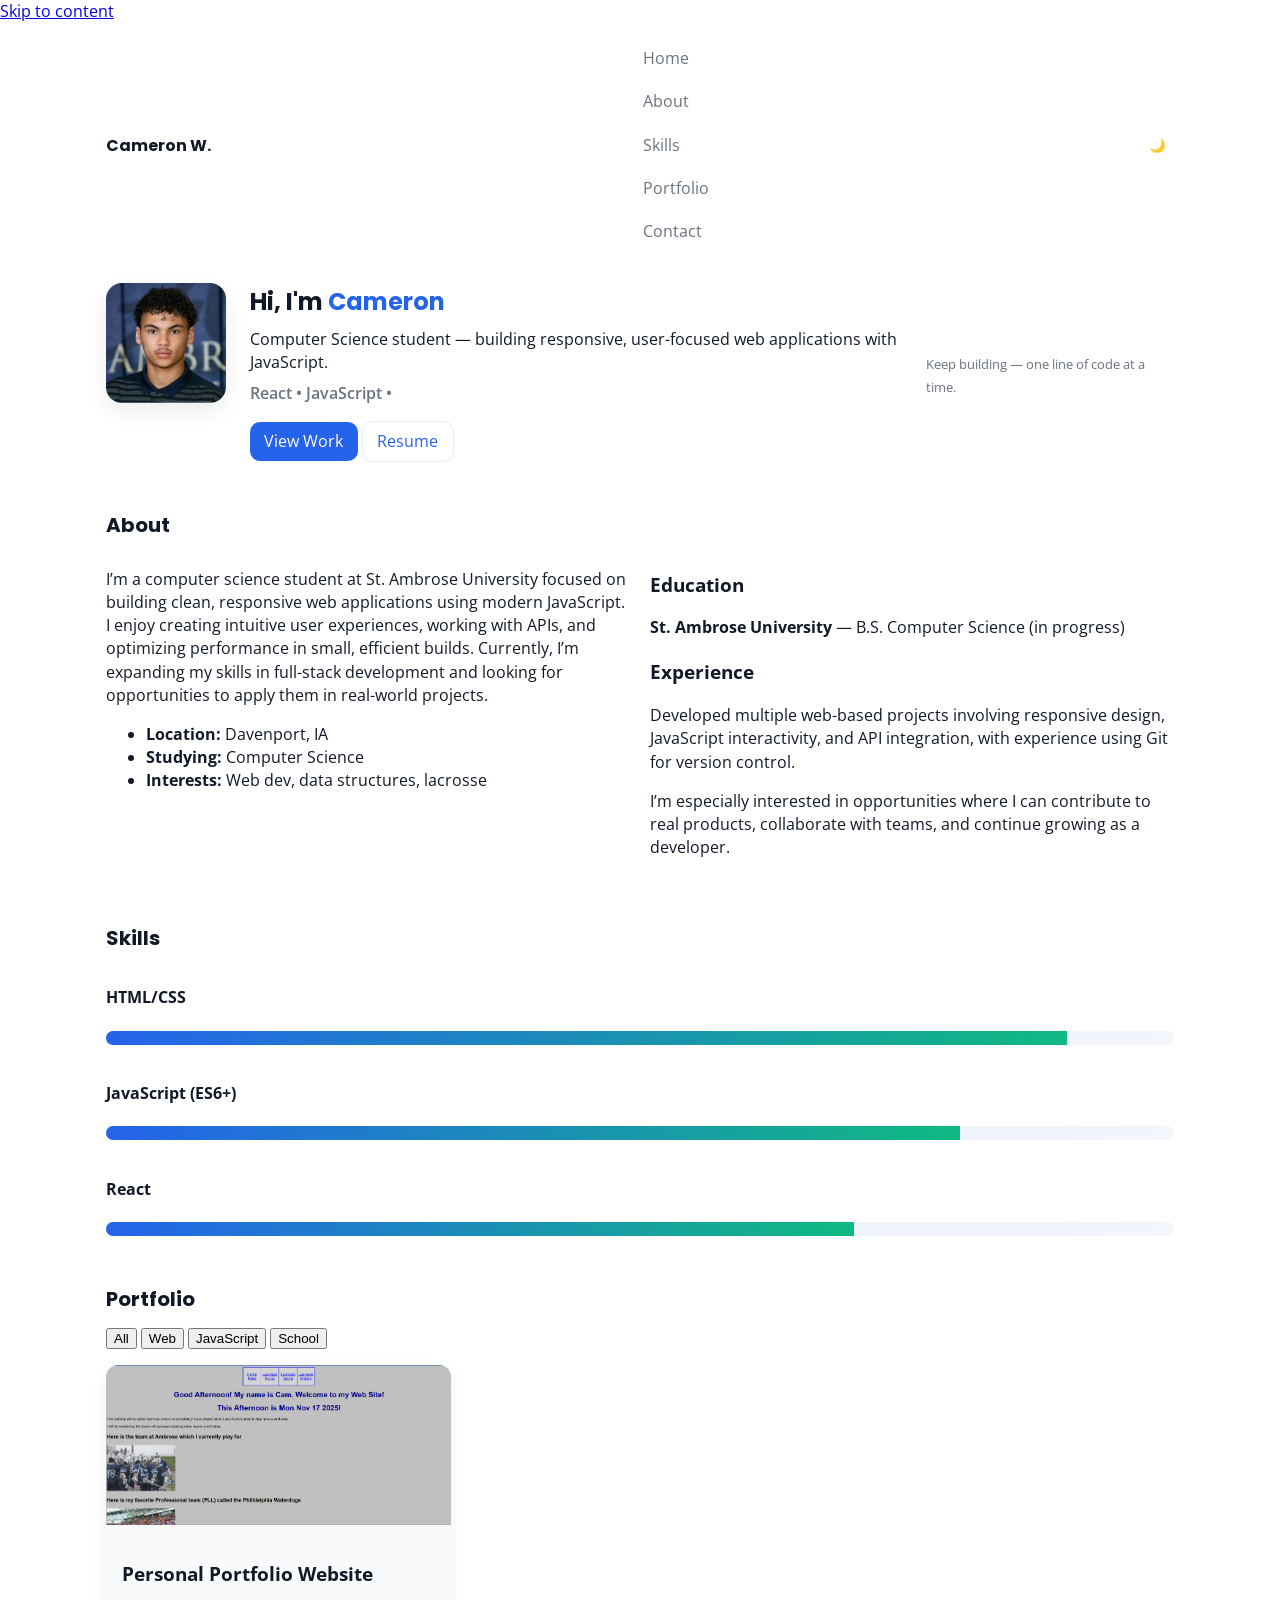
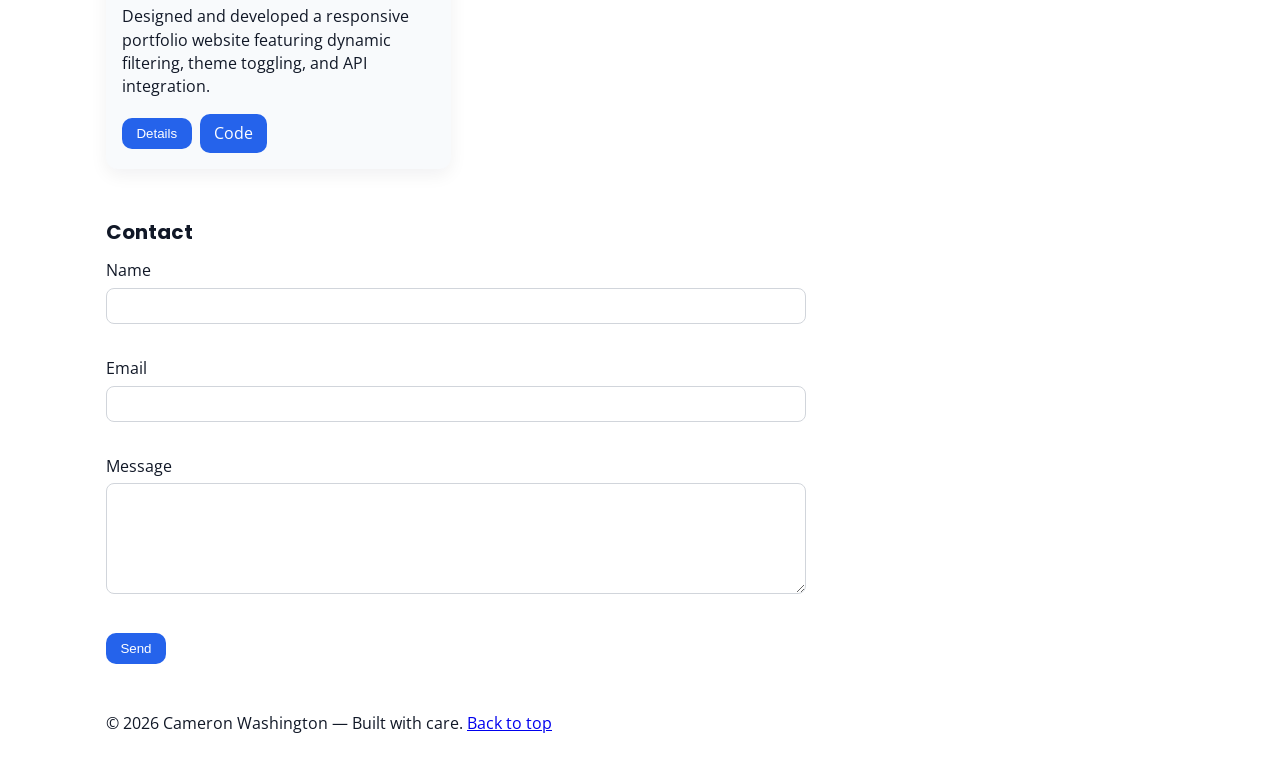
==== index.html @ 88bbe013 "Updated website layout and fixed buttons" ====
<!doctype html>
<html lang="en">
<head>
  <meta charset="utf-8" />
  <meta name="viewport" content="width=device-width,initial-scale=1" />
  <title>Cameron Washington — Portfolio</title>
  <meta name="description" content="Personal portfolio — projects, skills, contact.">
  <link rel="preconnect" href="https://fonts.googleapis.com">
  <link href="https://fonts.googleapis.com/css2?family=Inter:wght@300;400;600&family=Poppins:wght@600;700&family=Open+Sans:wght@400;600&display=swap" rel="stylesheet">
  <link rel="stylesheet" href="css/style.css">
  <link rel="stylesheet" href="css/animations.css">
  <link rel="stylesheet" href="css/responsive.css">
</head>
<body class="theme--light">
  <a class="skip-link" href="#main">Skip to content</a>

  <header class="site-header">
    <nav class="nav container" aria-label="Main navigation">
      <a href="#hero" class="nav__brand">Cameron W.</a>
      <button id="nav-toggle" class="nav__toggle" aria-expanded="false" aria-controls="nav-list">Menu</button>
      <ul id="nav-list" class="nav__list">
        <li class="nav__item"><a href="#hero" class="nav__link">Home</a></li>
        <li class="nav__item"><a href="#about" class="nav__link">About</a></li>
        <li class="nav__item"><a href="#skills" class="nav__link">Skills</a></li>
        <li class="nav__item"><a href="#portfolio" class="nav__link">Portfolio</a></li>
        <li class="nav__item"><a href="#contact" class="nav__link">Contact</a></li>
      </ul>
      <div class="nav__controls">
        <button id="theme-toggle" class="btn btn--ghost" aria-pressed="false" title="Toggle dark mode">🌙</button>
      </div>
    </nav>
  </header>

  <main id="main">
    <section id="hero" class="hero container">
      <div class="hero__content">
        <img src="images/profile.jpg" alt="Profile photo of Cameron" class="hero__avatar">
        <div>
          <h1 class="hero__title">Hi, I'm <span class="accent">Cameron</span></h1>
          <p class="hero__subtitle">Computer Science student — building responsive, user-focused web applications with JavaScript.</p>
          <p class="typing" aria-live="polite" id="typing-text"></p>
          <div class="hero__cta">
            <a href="#portfolio" class="btn">View Work</a>
            <a href="assets/resume.pdf" class="btn btn--outline" download>Resume</a>
          </div>
        </div>
      </div>
    </section>

    <section id="about" class="about container">
      <h2 class="section-title">About</h2>
      <div class="about__grid">
        <div>
          <p>I’m a computer science student at St. Ambrose University focused on building clean, responsive web applications using modern JavaScript. I enjoy creating intuitive user experiences, working with APIs, and optimizing performance in small, efficient builds. Currently, I’m expanding my skills in full-stack development and looking for opportunities to apply them in real-world projects.</p>
          <ul class="about__facts">
            <li><strong>Location:</strong> Davenport, IA</li>
            <li><strong>Studying:</strong> Computer Science</li>
            <li><strong>Interests:</strong> Web dev, data structures, lacrosse</li>
          </ul>
        </div>
        <div aria-hidden="true">
          <h3>Education</h3>
          <p><strong>St. Ambrose University</strong> — B.S. Computer Science (in progress)</p>
          <h3>Experience</h3>
          <p>Developed multiple web-based projects involving responsive design, JavaScript interactivity, and API integration, with experience using Git for version control.</p>
          <p>I’m especially interested in opportunities where I can contribute to real products, collaborate with teams, and continue growing as a developer.</p>
        </div>
      </div>
    </section>

    <section id="skills" class="skills container">
      <h2 class="section-title">Skills</h2>
      <div class="skills__list">
        <div class="skill">
          <h4>HTML/CSS</h4>
          <div class="progress" data-value="90" aria-hidden="true"><span class="progress__bar"></span></div>
        </div>
        <div class="skill">
          <h4>JavaScript (ES6+)</h4>
          <div class="progress" data-value="80"><span class="progress__bar"></span></div>
        </div>
        <div class="skill">
          <h4>React</h4>
          <div class="progress" data-value="70"><span class="progress__bar"></span></div>
        </div>
      </div>
    </section>

    <section id="portfolio" class="portfolio container">
      <h2 class="section-title">Portfolio</h2>

      <div class="portfolio__filters" role="tablist" aria-label="Filter projects">
        <button class="filter-btn active" data-filter="all" role="tab" aria-selected="true">All</button>
        <button class="filter-btn" data-filter="web" role="tab">Web</button>
        <button class="filter-btn" data-filter="js" role="tab">JavaScript</button>
        <button class="filter-btn" data-filter="school" role="tab">School</button>
      </div>

      <div class="portfolio__grid" id="projects">
        <article class="card project" data-tags="web js" tabindex="0">
          <img src="images/portfolio/project-1.jpg" alt="Project 1 screenshot" class="card__media">
          <div class="card__body">
            <h3 class="card__title">Personal Portfolio Website</h3>
            <p class="card__text">Designed and developed a responsive portfolio website featuring dynamic filtering, theme toggling, and API integration.</p>
            <div class="card__actions">
              <button class="btn btn--sm js-open-modal" data-title="Personal Portfolio Website" data-desc="Built a fully responsive portfolio using HTML, CSS, and JavaScript. Features include a dark/light mode toggle with localStorage, animated typing effect, project filtering system, and a contact form with real-time validation. Integrated a REST API to dynamically display content and implemented accessible UI patterns throughout.">Details</button>
              <a href="https://github.com/cam-washington" class="btn btn--link" target="_blank" rel="noopener noreferrer">Code</a>
            </div>
          </div>
        </article>
      </div>
    </section>

    <div id="modal" class="modal" role="dialog" aria-modal="true" aria-hidden="true">
      <div class="modal__panel" role="document">
        <button class="modal__close" aria-label="Close modal">✕</button>
        <h3 id="modal-title"></h3>
        <p id="modal-desc"></p>
      </div>
    </div>

    <section id="contact" class="contact container">
      <h2 class="section-title">Contact</h2>
      <form id="contact-form" class="form" novalidate>
        <label class="form__row">
          <span class="form__label">Name</span>
          <input id="name" name="name" type="text" required minlength="2" class="form__control" />
          <small class="form__error" id="name-error" aria-live="polite"></small>
        </label>

        <label class="form__row">
          <span class="form__label">Email</span>
          <input id="email" name="email" type="email" required class="form__control" />
          <small class="form__error" id="email-error" aria-live="polite"></small>
        </label>

        <label class="form__row">
          <span class="form__label">Message</span>
          <textarea id="message" name="message" required minlength="10" rows="6" class="form__control"></textarea>
          <small class="form__error" id="message-error" aria-live="polite"></small>
        </label>

        <div class="form__actions">
          <button type="submit" class="btn">Send</button>
          <div id="form-status" role="status" aria-live="polite"></div>
        </div>
      </form>
    </section>
  </main>

  <footer class="site-footer container">
    <p>© <span id="year"></span> Cameron Washington — Built with care. <a href="#hero">Back to top</a></p>
  </footer>

  <button id="back-to-top" class="back-to-top" aria-label="Back to top">↑</button>

  <script src="js/main.js"></script>
  <script type="module" src="js/portfolio-filter.js"></script>
  <script type="module" src="js/api.js"></script>
</body>
</html>
---- css/style.css ----
/* style.css — BEM naming */
/* Variables */
:root{
  --primary: #2563eb;
  --secondary: #10b981;
  --accent: #f59e0b;
  --bg: #ffffff;
  --muted: #6b7280;
  --text: #111827;
  --card: #f8fafc;
  --radius: 12px;
  --container: 1100px;
  --transition: 240ms cubic-bezier(.2,.9,.3,1);
  --focus: 3px solid rgba(37,99,235,.12);
}

.theme--dark{
  --bg: #0f1724;
  --card: #0b1220;
  --text: #e6eef8;
  --muted: #9aa6b2;
}

/* Global reset & layout */
*{box-sizing:border-box}
html,body{height:100%}
body{
  margin:0;
  font-family: "Open Sans", system-ui, -apple-system, "Segoe UI", Roboto, "Helvetica Neue", Arial;
  color:var(--text);
  background:var(--bg);
  -webkit-font-smoothing:antialiased;
  -moz-osx-font-smoothing:grayscale;
  line-height:1.45;
  transition: background var(--transition), color var(--transition);
}

/* container */
.container{max-width:var(--container);margin:0 auto;padding:1.5rem}

/* header & nav */
.site-header{position:sticky;top:0;z-index:40;background:linear-gradient(180deg,rgba(255,255,255,.6),transparent);backdrop-filter: blur(4px);}
.theme--dark .site-header{background:linear-gradient(180deg,rgba(15,23,36,.75),transparent);}
.nav{display:flex;align-items:center;gap:1rem;justify-content:space-between;padding:.6rem 0}
.nav__brand{font-weight:700;font-family:Poppins,Inter;border-radius:6px;text-decoration:none;color:var(--text)}
.nav__list{display:flex;gap:.25rem;list-style:none;margin:0;padding:0}
.nav__link{display:inline-block;padding:.5rem .75rem;border-radius:6px;text-decoration:none;color:var(--muted)}
.nav__link:focus,.nav__link:hover{color:var(--text);background:var(--card)}
.nav__toggle{display:none}

/* hero */
.hero{padding:3rem 0;display:flex;align-items:center}
.hero__content{display:flex;gap:1.5rem;align-items:center}
.hero__avatar{width:120px;height:120px;border-radius:16px;object-fit:cover;box-shadow:0 8px 20px rgba(16,24,40,.08)}
.hero__title{font-family:Poppins,Inter;font-weight:700;margin:.1rem 0 0}
.hero__subtitle{margin:.5rem 0}
.accent{color:var(--primary)}

/* buttons */
.btn{display:inline-block;padding:.5rem .9rem;border-radius:10px;background:var(--primary);color:white;text-decoration:none;border:0;cursor:pointer;transition:transform .12s}
.btn:active{transform:translateY(1px)}
.btn--outline{background:transparent;border:1px solid rgba(37,99,235,.12);color:var(--primary)}
.btn--ghost{background:transparent;border:0;padding:.25rem .5rem}

/* sections */
.section-title{font-family:Poppins;font-size:1.25rem;margin-bottom:.75rem}
.about__grid{display:grid;gap:1.25rem;grid-template-columns:1fr 1fr}
.skills__list{display:flex;flex-direction:column;gap:1rem}
.progress{background:linear-gradient(90deg,#e6edf8,#f3f6fb);border-radius:8px;overflow:hidden;height:14px}
.progress__bar{display:block;height:100%;width:0%;background:linear-gradient(90deg,var(--primary),var(--secondary));transition:width 900ms ease}

/* portfolio */
.portfolio__grid{display:grid;grid-template-columns:repeat(3,1fr);gap:1rem;margin-top:1rem}
.card{background:var(--card);border-radius:12px;overflow:hidden;box-shadow:0 6px 18px rgba(16,24,40,.06)}
.card__media{width:100%;height:160px;object-fit:cover;display:block}
.card__body{padding:1rem}
.card__actions{display:flex;gap:.5rem;align-items:center}

/* contact form */
.form{max-width:700px}
.form__row{display:block;margin-bottom:.75rem}
.form__label{display:block;margin-bottom:.35rem}
.form__control{width:100%;padding:.6rem;border-radius:8px;border:1px solid #d1d5db;background:transparent;color:inherit}
.form__error{color:#b91c1c;font-size:.85rem;height:1.05rem;display:block;margin-top:.25rem}

/* modal */
.modal{position:fixed;inset:0;display:flex;align-items:center;justify-content:center;padding:1.5rem;background:rgba(2,6,23,.5);opacity:0;pointer-events:none;transition:opacity var(--transition)}
.modal[aria-hidden="false"]{opacity:1;pointer-events:auto}
.modal__panel{background:var(--bg);border-radius:12px;padding:1.25rem;max-width:720px;width:100%;box-shadow:0 20px 60px rgba(2,6,23,.5)}
.modal__close{position:absolute;right:1.5rem;top:1rem;background:transparent;border:0;font-size:1.15rem}

/* back to top */
.back-to-top{position:fixed;right:1rem;bottom:1rem;border-radius:50%;width:46px;height:46px;border:0;display:none;align-items:center;justify-content:center;box-shadow:0 8px 30px rgba(2,6,23,.12)}

.show{display:flex}

/* utility */
.text-muted{color:var(--muted)}

/* accessibility focus */
a:focus,button:focus,input:focus,textarea:focus{outline:none;box-shadow:var(--focus)}

/* small screens handled in responsive.css */
---- css/animations.css ----
/* Simple typing animation & fades */
.typing{font-weight:600;min-height:1.2rem;margin-top:.5rem;color:var(--muted)}
@keyframes float {
  from { transform: translateY(0) }
  50% { transform: translateY(-6px) }
  to { transform: translateY(0) }
}
.hero__avatar{animation:float 6s ease-in-out infinite}

/* slight hover scale */
.card:hover{transform:translateY(-6px);transition:transform 200ms ease}
---- css/responsive.css ----
/* mobile-first adjustments */
.nav__list{display:none;flex-direction:column;gap:.25rem;background:transparent;position:absolute;right:1rem;top:64px;padding:1rem;border-radius:8px}
.nav__toggle{display:inline-flex}
.nav__toggle[aria-expanded="true"] + #nav-list{display:flex}

.hero__content{flex-direction:column;align-items:flex-start}
.about__grid{grid-template-columns:1fr}
.portfolio__grid{grid-template-columns:repeat(1,1fr)}
.container{padding:1rem}

/* medium screens */
@media(min-width:768px){
  .nav__list{position:static;display:flex;background:transparent;padding:0}
  .nav__toggle{display:none}
  .hero__content{flex-direction:row}
  .portfolio__grid{grid-template-columns:repeat(2,1fr)}
}

/* large screens */
@media(min-width:1100px){
  .portfolio__grid{grid-template-columns:repeat(3,1fr)}
  .about__grid{grid-template-columns:1fr 1fr}
}
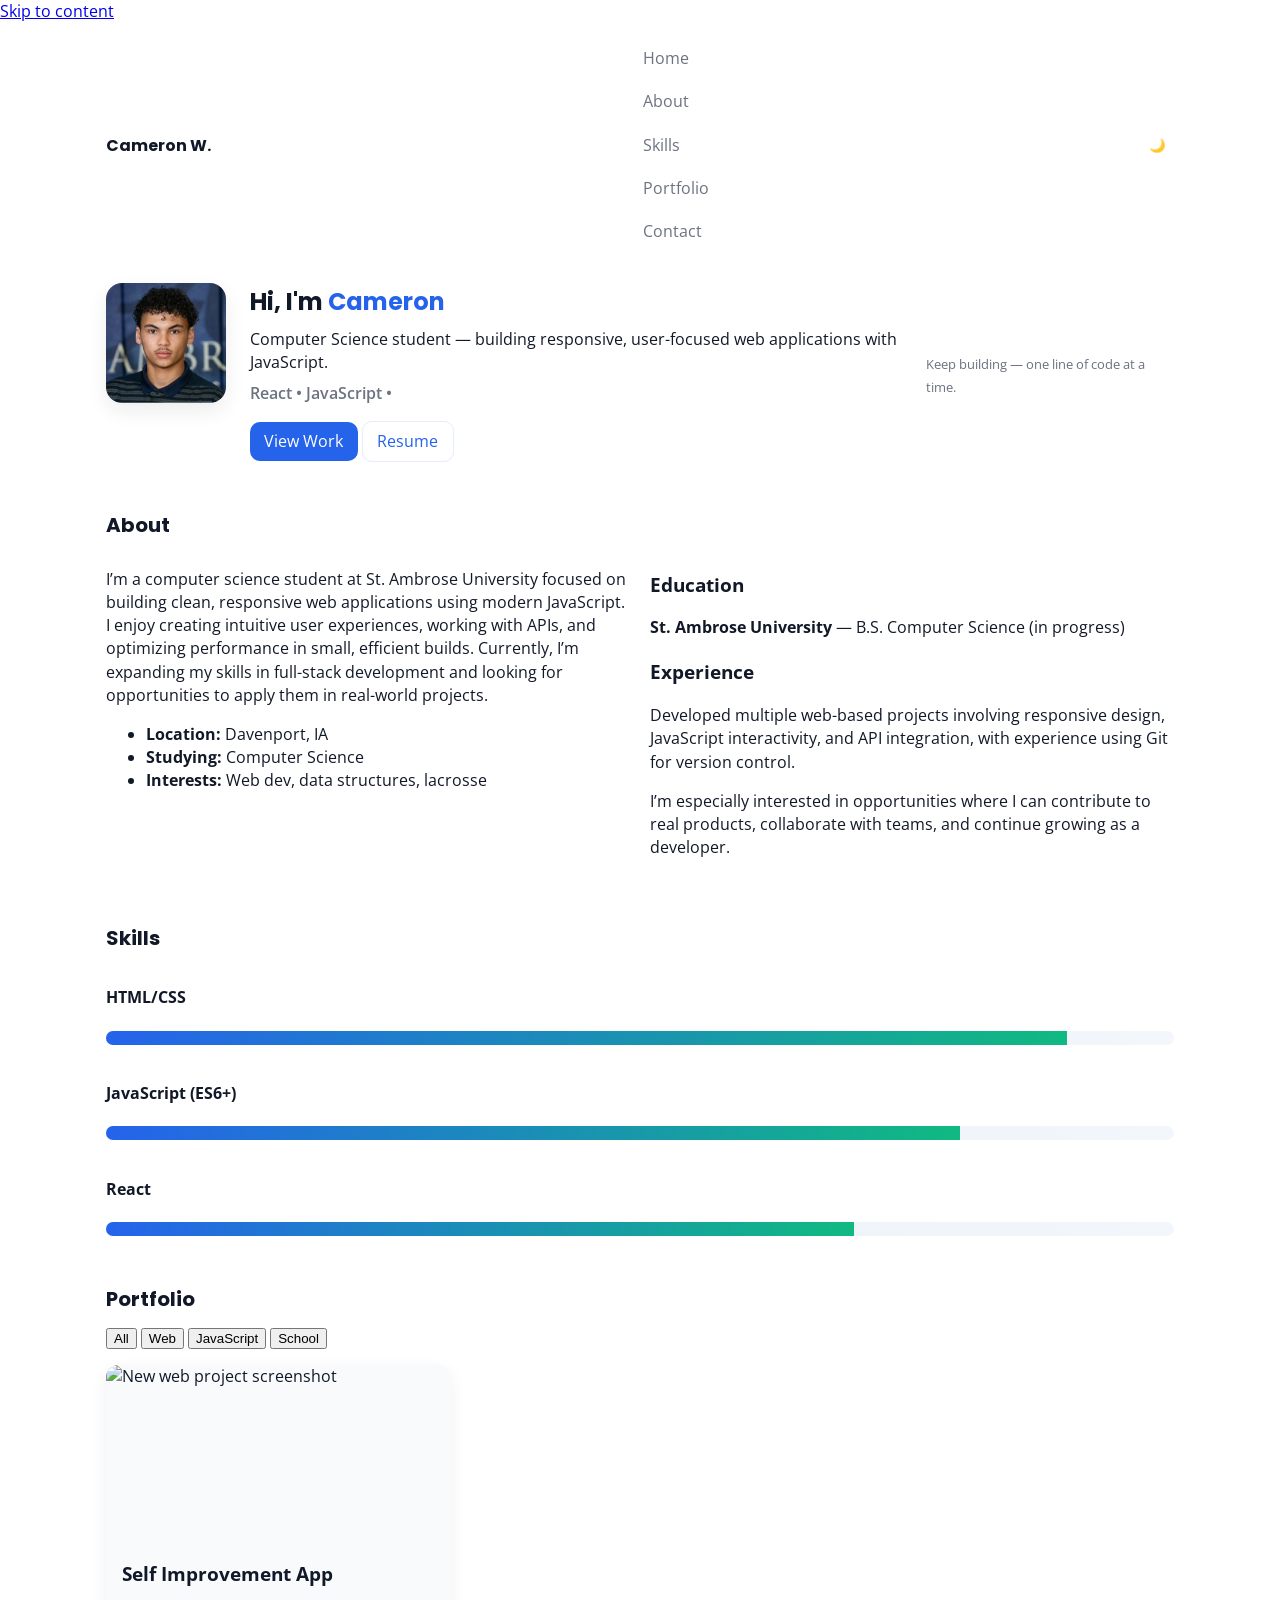
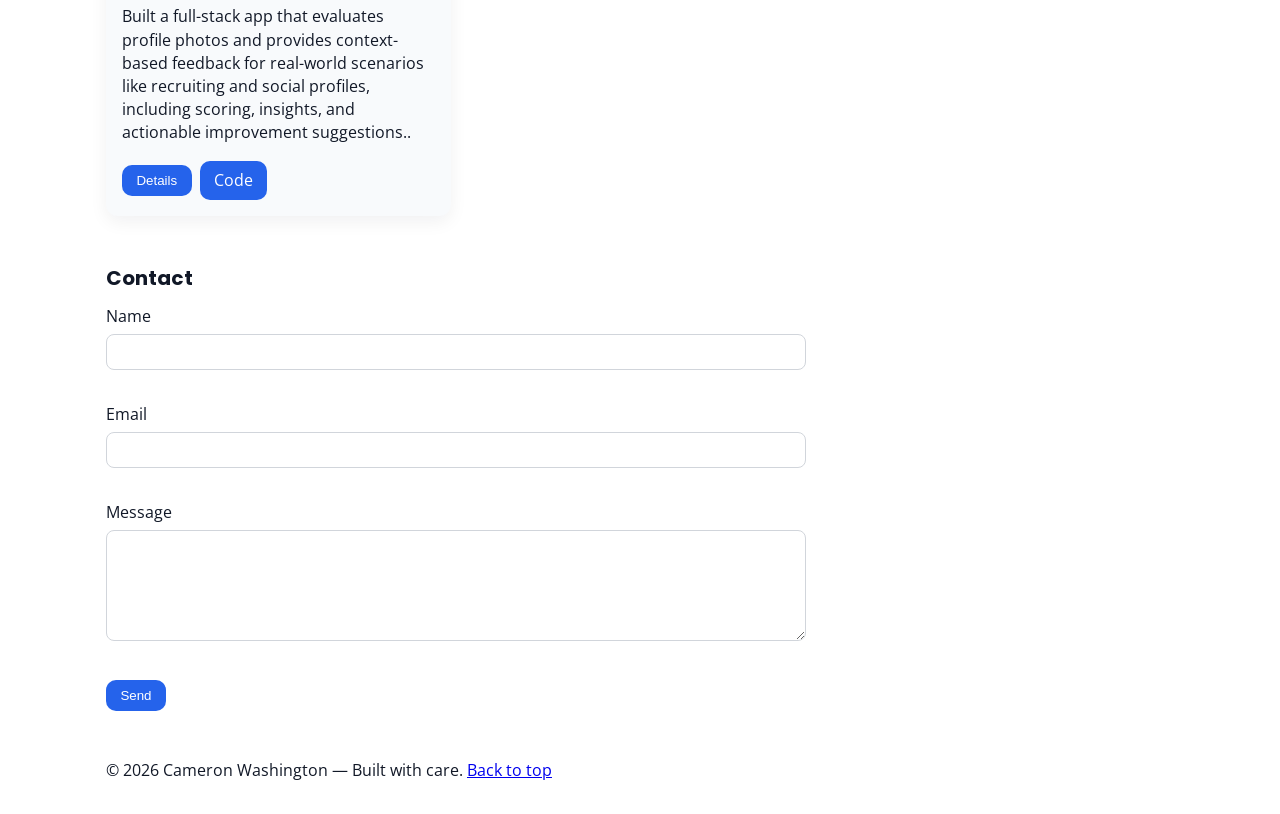
==== commit ec94071f: "Remove portfolio website project card" ====
--- a/index.html
+++ b/index.html
@@ -97,14 +97,14 @@
       </div>
 
       <div class="portfolio__grid" id="projects">
-        <article class="card project" data-tags="web js" tabindex="0">
-          <img src="images/portfolio/project-1.jpg" alt="Project 1 screenshot" class="card__media">
+        <article class="card project" data-tags="selfimprovement react project" tabindex="0">
+          <img src="images/portfolio/project-2.png" alt="New web project screenshot" class="card__media">
           <div class="card__body">
-            <h3 class="card__title">Personal Portfolio Website</h3>
-            <p class="card__text">Designed and developed a responsive portfolio website featuring dynamic filtering, theme toggling, and API integration.</p>
+            <h3 class="card__title">Self Improvement App</h3>
+            <p class="card__text">Built a full-stack app that evaluates profile photos and provides context-based feedback for real-world scenarios like recruiting and social profiles, including scoring, insights, and actionable improvement suggestions..</p>
             <div class="card__actions">
-              <button class="btn btn--sm js-open-modal" data-title="Personal Portfolio Website" data-desc="Built a fully responsive portfolio using HTML, CSS, and JavaScript. Features include a dark/light mode toggle with localStorage, animated typing effect, project filtering system, and a contact form with real-time validation. Integrated a REST API to dynamically display content and implemented accessible UI patterns throughout.">Details</button>
-              <a href="https://github.com/cam-washington" class="btn btn--link" target="_blank" rel="noopener noreferrer">Code</a>
+              <button class="btn btn--sm js-open-modal" data-title="Self Improvement App" data-desc="A full-stack web application that analyzes user-uploaded photos and generates context-based first-impression feedback for scenarios like recruiting, networking, and social profiles. Built using React, Node.js, and MongoDB, the app features image uploads, structured scoring (lighting, expression, framing), and personalized recommendations to improve overall presentation.">Details</button>
+              <a href="https://github.com/cam-washington/projectlm" class="btn btn--link" target="_blank" rel="noopener noreferrer">Code</a>
             </div>
           </div>
         </article>
@@ -158,4 +158,4 @@
   <script type="module" src="js/portfolio-filter.js"></script>
   <script type="module" src="js/api.js"></script>
 </body>
-</html>+</html>
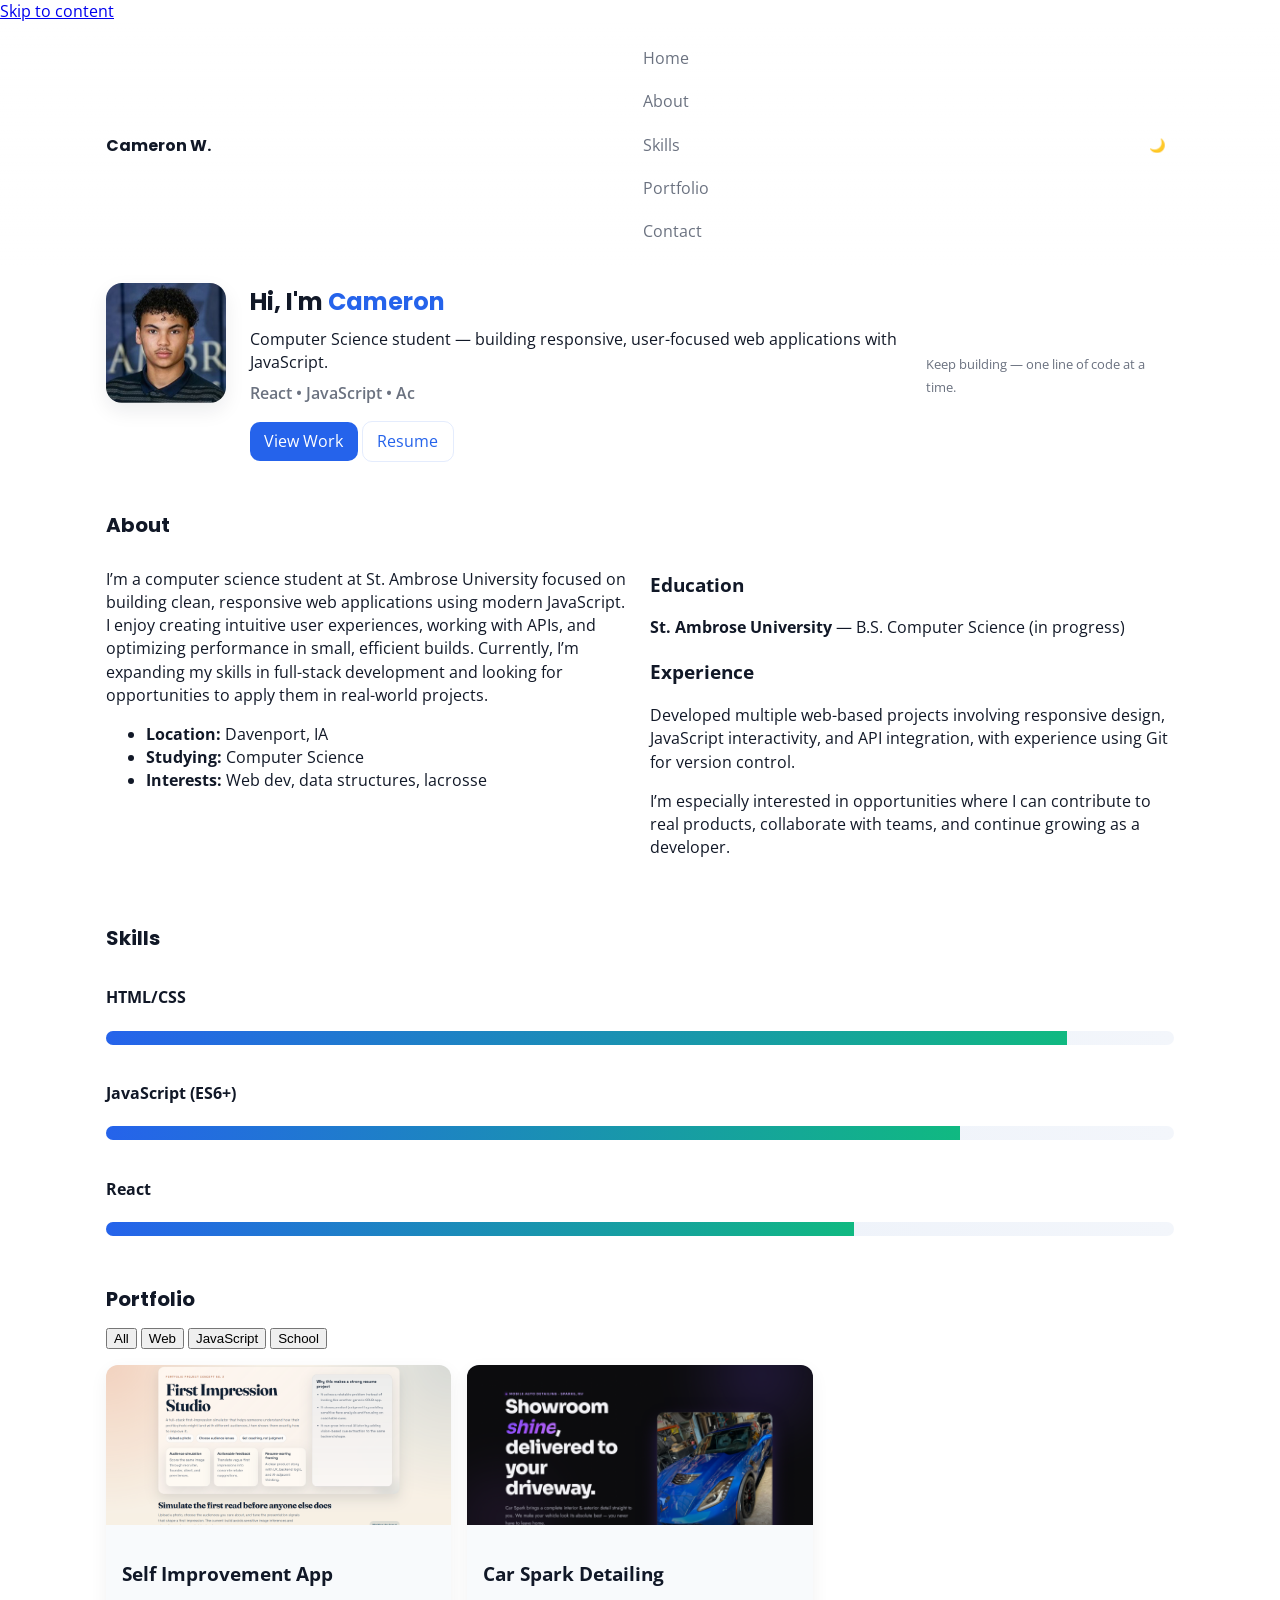
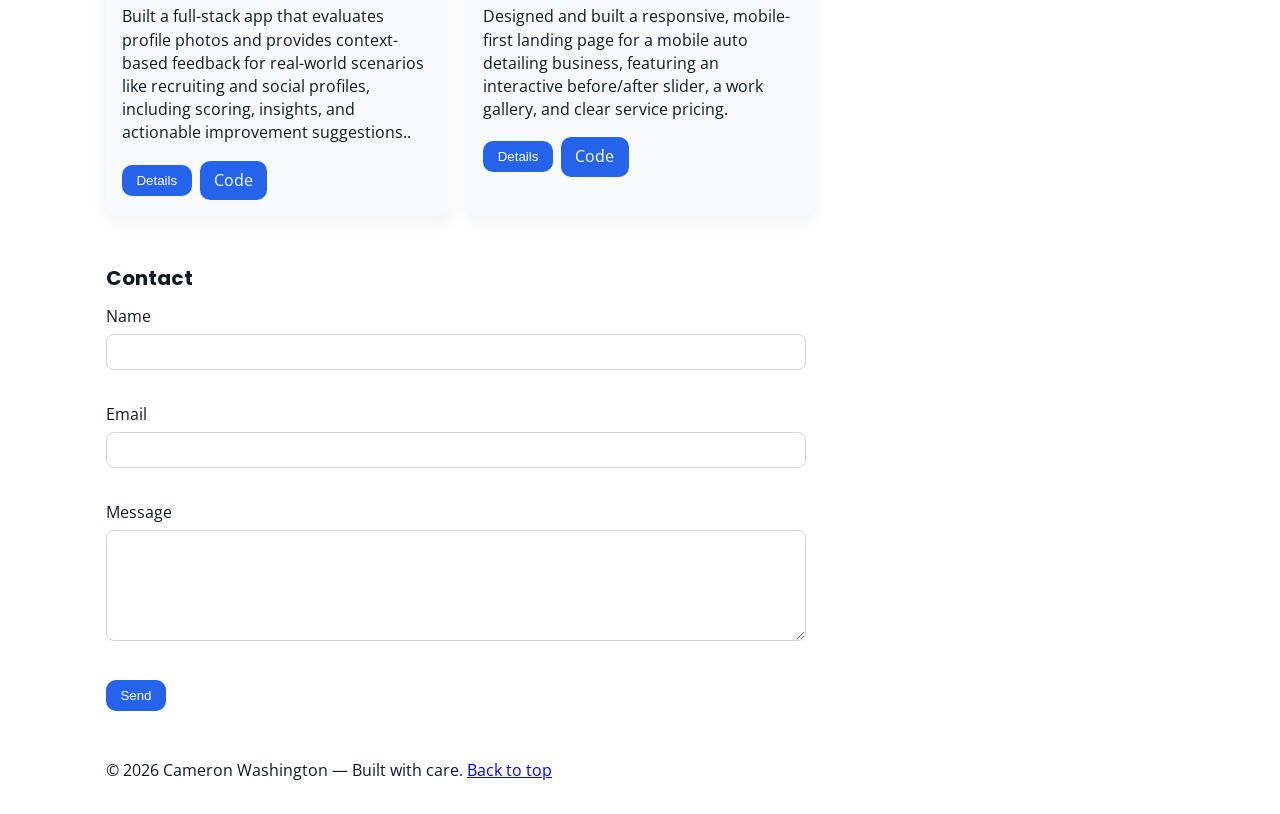
==== commit 6b8d859c: "Add Car Spark Detailing project to portfolio New portfolio card linking to the carspark-detailing re" ====
--- a/index.html
+++ b/index.html
@@ -108,6 +108,17 @@
             </div>
           </div>
         </article>
+        <article class="card project" data-tags="detailing web js project" tabindex="0">
+          <img src="images/portfolio/car-detailing.png" alt="Car Spark mobile auto detailing website — landing page hero" class="card__media">
+          <div class="card__body">
+            <h3 class="card__title">Car Spark Detailing</h3>
+            <p class="card__text">Designed and built a responsive, mobile-first landing page for a mobile auto detailing business, featuring an interactive before/after slider, a work gallery, and clear service pricing.</p>
+            <div class="card__actions">
+              <button class="btn btn--sm js-open-modal" data-title="Car Spark Mobile Auto Detailing" data-desc="A responsive, mobile-first marketing site for a mobile auto detailing business in Sparks, NV. Built with vanilla HTML, CSS, and JavaScript — no frameworks. Features a cinematic hero, an interactive drag-to-compare before/after slider, a photo gallery, set pricing tiers, and click-to-text/call booking, all with smooth scroll-reveal animations.">Details</button>
+              <a href="https://github.com/cam-washington/carspark-detailing" class="btn btn--link" target="_blank" rel="noopener noreferrer">Code</a>
+            </div>
+          </div>
+        </article>
       </div>
     </section>
 
